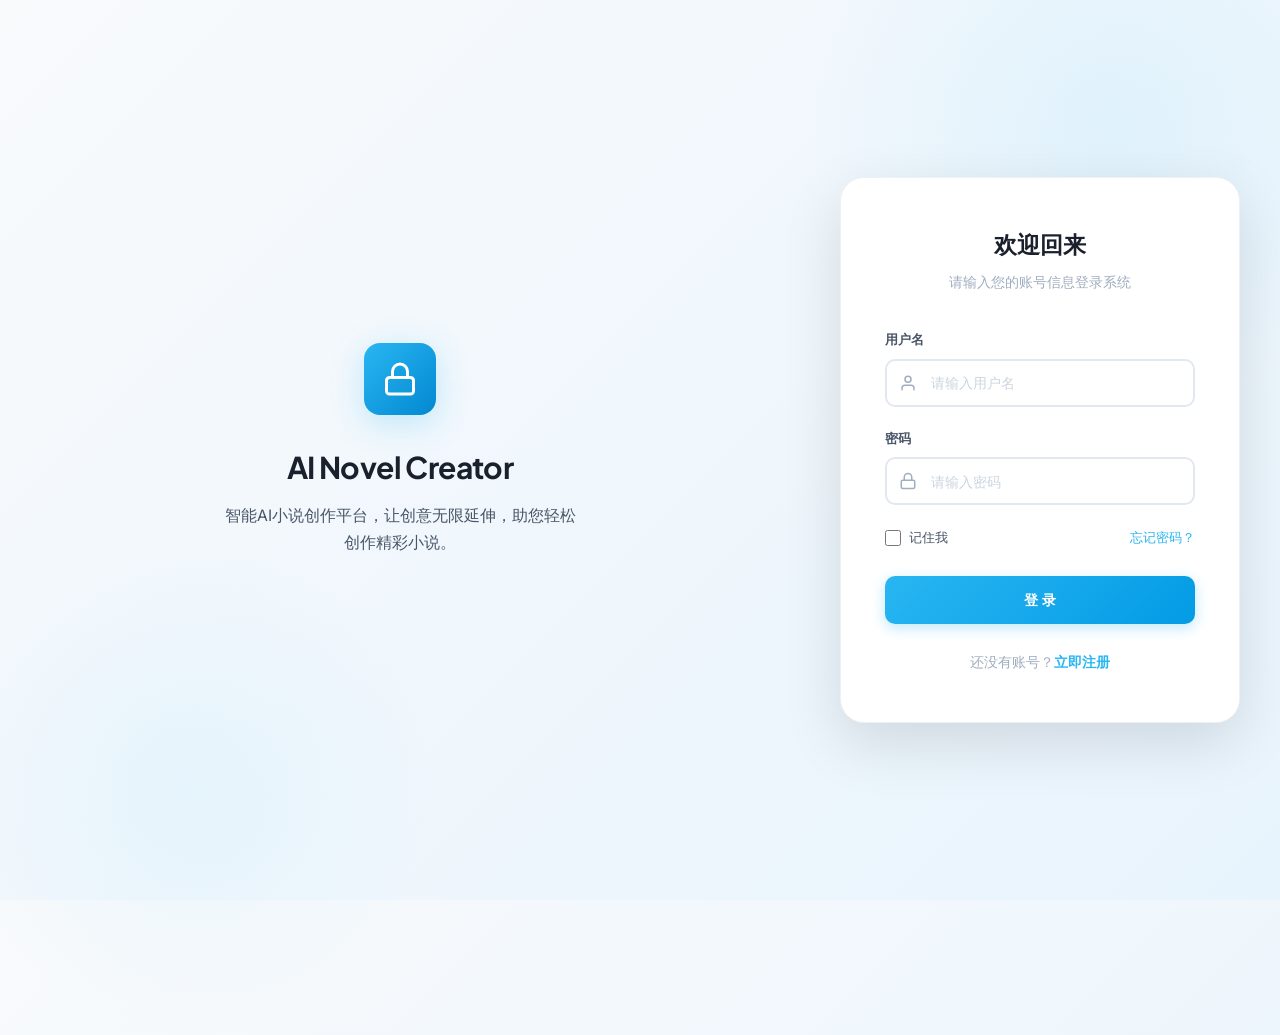
==== frontend/index.html @ 0c26323c "新增功能：用户注册、用户登录、用户认证等功能" ====
<!DOCTYPE html>
<html lang="zh-CN">
<head>
    <meta charset="UTF-8">
    <meta name="viewport" content="width=device-width, initial-scale=1.0">
    <title>AI Novel Creator - 登录</title>
    <link rel="preconnect" href="https://fonts.googleapis.com">
    <link rel="preconnect" href="https://fonts.gstatic.com" crossorigin>
    <link href="https://fonts.googleapis.com/css2?family=Inter:wght@400;500;600;700&family=Plus+Jakarta+Sans:wght@600;700;800&display=swap" rel="stylesheet">
    <link rel="stylesheet" href="css/style.css">
</head>
<body class="login-page">

    <!-- 左侧品牌区 -->
    <div class="login-brand">
        <div class="login-brand-icon">
            <svg viewBox="0 0 24 24" fill="none" stroke="currentColor" stroke-width="2" stroke-linecap="round" stroke-linejoin="round">
                <rect x="3" y="11" width="18" height="11" rx="2" ry="2"></rect>
                <path d="M7 11V7a5 5 0 0 1 10 0v4"></path>
            </svg>
        </div>
        <h1>AI Novel Creator</h1>
        <p>智能AI小说创作平台，让创意无限延伸，助您轻松创作精彩小说。</p>
    </div>

    <!-- 右侧登录面板 -->
    <div class="login-panel">
        <div class="login-card" id="loginCard">
            <div class="login-card-header">
                <h2>欢迎回来</h2>
                <span>请输入您的账号信息登录系统</span>
            </div>

            <form id="loginForm" novalidate>
                <!-- 用户名 -->
                <div class="form-group">
                    <label for="username">用户名</label>
                    <div class="input-wrapper">
                        <svg class="input-icon" viewBox="0 0 24 24" fill="none" stroke="currentColor" stroke-width="2" stroke-linecap="round" stroke-linejoin="round">
                            <path d="M20 21v-2a4 4 0 0 0-4-4H8a4 4 0 0 0-4 4v2"></path>
                            <circle cx="12" cy="7" r="4"></circle>
                        </svg>
                        <input
                            type="text"
                            id="username"
                            name="username"
                            placeholder="请输入用户名"
                            autocomplete="username"
                            required
                            minlength="2"
                            maxlength="50"
                        >
                    </div>
                </div>

                <!-- 密码 -->
                <div class="form-group">
                    <label for="password">密码</label>
                    <div class="input-wrapper">
                        <svg class="input-icon" viewBox="0 0 24 24" fill="none" stroke="currentColor" stroke-width="2" stroke-linecap="round" stroke-linejoin="round">
                            <rect x="3" y="11" width="18" height="11" rx="2" ry="2"></rect>
                            <path d="M7 11V7a5 5 0 0 1 10 0v4"></path>
                        </svg>
                        <input
                            type="password"
                            id="password"
                            name="password"
                            placeholder="请输入密码"
                            autocomplete="current-password"
                            required
                            minlength="6"
                        >
                    </div>
                </div>

                <!-- 记住我 / 忘记密码 -->
                <div class="form-options">
                    <label class="remember">
                        <input type="checkbox" id="rememberMe">
                        <span>记住我</span>
                    </label>
                    <a href="#" class="forgot" id="forgotPassword">忘记密码？</a>
                </div>

                <!-- 登录按钮 -->
                <button type="submit" class="btn btn-primary" id="loginBtn">
                    <span id="loginBtnText">登 录</span>
                    <span class="spinner hidden" id="loginSpinner"></span>
                </button>
            </form>

            <!-- 注册链接 -->
            <div class="login-card-footer">
                还没有账号？<a href="#" id="goRegister">立即注册</a>
            </div>
        </div>

        <!-- 注册卡片（默认隐藏） -->
        <div class="login-card hidden" id="registerCard">
            <div class="login-card-header">
                <h2>创建账号</h2>
                <span>注册一个新账号以使用系统</span>
            </div>

            <form id="registerForm" novalidate>
                <!-- 用户名 -->
                <div class="form-group">
                    <label for="regUsername">用户名</label>
                    <div class="input-wrapper">
                        <svg class="input-icon" viewBox="0 0 24 24" fill="none" stroke="currentColor" stroke-width="2" stroke-linecap="round" stroke-linejoin="round">
                            <path d="M20 21v-2a4 4 0 0 0-4-4H8a4 4 0 0 0-4 4v2"></path>
                            <circle cx="12" cy="7" r="4"></circle>
                        </svg>
                        <input
                            type="text"
                            id="regUsername"
                            name="regUsername"
                            placeholder="请输入用户名（字母数字下划线）"
                            autocomplete="username"
                            required
                            minlength="2"
                            maxlength="50"
                            pattern="[a-zA-Z0-9_]+"
                        >
                    </div>
                </div>

                <!-- 邮箱 -->
                <div class="form-group">
                    <label for="regEmail">邮箱</label>
                    <div class="input-wrapper">
                        <svg class="input-icon" viewBox="0 0 24 24" fill="none" stroke="currentColor" stroke-width="2" stroke-linecap="round" stroke-linejoin="round">
                            <path d="M4 4h16c1.1 0 2 .9 2 2v12c0 1.1-.9 2-2 2H4c-1.1 0-2-.9-2-2V6c0-1.1.9-2 2-2z"></path>
                            <polyline points="22,6 12,13 2,6"></polyline>
                        </svg>
                        <input
                            type="email"
                            id="regEmail"
                            name="regEmail"
                            placeholder="请输入邮箱（可选）"
                            autocomplete="email"
                        >
                    </div>
                </div>

                <!-- 手机号 -->
                <div class="form-group">
                    <label for="regPhone">手机号</label>
                    <div class="input-wrapper">
                        <svg class="input-icon" viewBox="0 0 24 24" fill="none" stroke="currentColor" stroke-width="2" stroke-linecap="round" stroke-linejoin="round">
                            <rect x="5" y="2" width="14" height="20" rx="2" ry="2"></rect>
                            <line x1="12" y1="18" x2="12.01" y2="18"></line>
                        </svg>
                        <input
                            type="text"
                            id="regPhone"
                            name="regPhone"
                            placeholder="请输入手机号（可选）"
                            autocomplete="tel"
                        >
                    </div>
                </div>

                <!-- 密码 -->
                <div class="form-group">
                    <label for="regPassword">密码</label>
                    <div class="input-wrapper">
                        <svg class="input-icon" viewBox="0 0 24 24" fill="none" stroke="currentColor" stroke-width="2" stroke-linecap="round" stroke-linejoin="round">
                            <rect x="3" y="11" width="18" height="11" rx="2" ry="2"></rect>
                            <path d="M7 11V7a5 5 0 0 1 10 0v4"></path>
                        </svg>
                        <input
                            type="password"
                            id="regPassword"
                            name="regPassword"
                            placeholder="请输入密码（至少6位）"
                            autocomplete="new-password"
                            required
                            minlength="6"
                        >
                    </div>
                </div>

                <!-- 确认密码 -->
                <div class="form-group">
                    <label for="regPasswordConfirm">确认密码</label>
                    <div class="input-wrapper">
                        <svg class="input-icon" viewBox="0 0 24 24" fill="none" stroke="currentColor" stroke-width="2" stroke-linecap="round" stroke-linejoin="round">
                            <rect x="3" y="11" width="18" height="11" rx="2" ry="2"></rect>
                            <path d="M7 11V7a5 5 0 0 1 10 0v4"></path>
                        </svg>
                        <input
                            type="password"
                            id="regPasswordConfirm"
                            name="regPasswordConfirm"
                            placeholder="请再次输入密码"
                            autocomplete="new-password"
                            required
                            minlength="6"
                        >
                    </div>
                </div>

                <!-- 注册按钮 -->
                <button type="submit" class="btn btn-primary" id="registerBtn">
                    <span id="registerBtnText">注 册</span>
                    <span class="spinner hidden" id="registerSpinner"></span>
                </button>
            </form>

            <!-- 返回登录 -->
            <div class="login-card-footer">
                已有账号？<a href="#" id="goLogin">返回登录</a>
            </div>
        </div>
    </div>

    <script src="js/api.js"></script>
    <script src="js/app.js"></script>
</body>
</html>
---- frontend/css/style.css ----
/* ============================================
   Auth System - 全局样式表
   设计方向: 现代企业级简约风格
   主色调: #29B6F2 / 白色 / 灰色系
   ============================================ */

/* ====================== CSS 变量 ====================== */
:root {
    /* 主色调 */
    --primary:          #29B6F2;
    --primary-hover:    #0288D1;
    --primary-light:    #BDE8FB;
    --primary-bg:       #E1F5FE;

    /* 中性色 */
    --bg-white:         #FFFFFF;
    --bg-page:          #F6F8FA;
    --bg-sidebar:       #FAFBFC;
    --bg-card:          #FFFFFF;
    --bg-hover:         #F0F4F8;

    /* 边框与分割线 */
    --border:           #E2E8F0;
    --border-light:     #EDF2F7;
    --divider:          #CBD5E0;

    /* 文字颜色 */
    --text-primary:     #1A202C;
    --text-secondary:   #4A5568;
    --text-muted:       #A0AEC0;
    --text-placeholder: #CBD5E0;

    /* 状态颜色 */
    --success:          #38A169;
    --success-bg:       #F0FFF4;
    --warning:          #DD6B20;
    --warning-bg:       #FFFAF0;
    --danger:           #E53E3E;
    --danger-bg:        #FFF5F5;
    --info:             #3182CE;
    --info-bg:          #EBF8FF;

    /* 阴影 */
    --shadow-sm:        0 1px 2px rgba(0,0,0,0.05);
    --shadow-md:        0 4px 6px rgba(0,0,0,0.07);
    --shadow-lg:        0 10px 40px rgba(0,0,0,0.10);
    --shadow-xl:        0 20px 60px rgba(0,0,0,0.12);

    /* 圆角 */
    --radius-sm:        6px;
    --radius-md:        10px;
    --radius-lg:        16px;
    --radius-xl:        24px;
    --radius-full:      9999px;

    /* 间距 */
    --sidebar-width:    260px;
    --navbar-height:    64px;

    /* 过渡 */
    --transition-fast:  0.15s cubic-bezier(0.4, 0, 0.2, 1);
    --transition:       0.25s cubic-bezier(0.4, 0, 0.2, 1);
    --transition-slow:  0.35s cubic-bezier(0.4, 0, 0.2, 1);

    /* 字体 */
    --font-display:     'Plus Jakarta Sans', 'PingFang SC', 'Microsoft YaHei', sans-serif;
    --font-body:        'Inter', 'PingFang SC', 'Microsoft YaHei', sans-serif;
    --font-mono:        'JetBrains Mono', 'Cascadia Code', 'Consolas', monospace;
}

/* ====================== 全局重置 ====================== */
*, *::before, *::after {
    margin: 0;
    padding: 0;
    box-sizing: border-box;
}

html {
    font-size: 15px;
    -webkit-font-smoothing: antialiased;
    -moz-osx-font-smoothing: grayscale;
}

body {
    font-family: var(--font-body);
    color: var(--text-primary);
    background: var(--bg-page);
    line-height: 1.6;
    min-height: 100vh;
}

a {
    color: var(--primary);
    text-decoration: none;
    transition: color var(--transition-fast);
}

a:hover {
    color: var(--primary-hover);
}

/* ====================== 登录页面 ====================== */
.login-page {
    display: flex;
    min-height: 100vh;
    background: linear-gradient(135deg, #F8FAFC 0%, #E8F4FD 100%);
    position: relative;
    overflow: hidden;
}

/* 背景装饰 */
.login-page::before {
    content: '';
    position: absolute;
    top: -20%;
    right: -10%;
    width: 600px;
    height: 600px;
    background: radial-gradient(circle, rgba(41,182,242,0.08) 0%, transparent 70%);
    border-radius: 50%;
    pointer-events: none;
}

.login-page::after {
    content: '';
    position: absolute;
    bottom: -15%;
    left: -5%;
    width: 500px;
    height: 500px;
    background: radial-gradient(circle, rgba(41,182,242,0.06) 0%, transparent 70%);
    border-radius: 50%;
    pointer-events: none;
}

/* 左侧品牌区 */
.login-brand {
    flex: 1;
    display: flex;
    flex-direction: column;
    justify-content: center;
    align-items: center;
    padding: 60px;
    position: relative;
    z-index: 1;
}

.login-brand-icon {
    width: 72px;
    height: 72px;
    background: linear-gradient(135deg, var(--primary) 0%, var(--primary-hover) 100%);
    border-radius: var(--radius-lg);
    display: flex;
    align-items: center;
    justify-content: center;
    margin-bottom: 28px;
    box-shadow: 0 8px 32px rgba(41,182,242,0.25);
}

.login-brand-icon svg {
    width: 36px;
    height: 36px;
    color: white;
}

.login-brand h1 {
    font-family: var(--font-display);
    font-size: 2rem;
    font-weight: 700;
    color: var(--text-primary);
    margin-bottom: 12px;
    letter-spacing: -0.02em;
}

.login-brand p {
    font-size: 1.05rem;
    color: var(--text-secondary);
    text-align: center;
    max-width: 360px;
    line-height: 1.7;
}

/* 右侧登录卡片 */
.login-panel {
    flex: 0 0 480px;
    display: flex;
    align-items: center;
    justify-content: center;
    position: relative;
    z-index: 1;
    padding: 40px;
}

.login-card {
    width: 100%;
    max-width: 420px;
    background: var(--bg-card);
    border-radius: var(--radius-xl);
    padding: 48px 44px;
    box-shadow: var(--shadow-xl);
    border: 1px solid var(--border-light);
}

.login-card-header {
    text-align: center;
    margin-bottom: 36px;
}

.login-card-header h2 {
    font-family: var(--font-display);
    font-size: 1.5rem;
    font-weight: 700;
    color: var(--text-primary);
    margin-bottom: 8px;
}

.login-card-header span {
    font-size: 0.9rem;
    color: var(--text-muted);
}

/* 表单样式 */
.form-group {
    margin-bottom: 22px;
    position: relative;
}

.form-group label {
    display: block;
    font-size: 0.85rem;
    font-weight: 600;
    color: var(--text-secondary);
    margin-bottom: 8px;
    letter-spacing: 0.01em;
}

.form-group .input-wrapper {
    position: relative;
    display: flex;
    align-items: center;
}

.form-group .input-icon {
    position: absolute;
    left: 14px;
    width: 18px;
    height: 18px;
    color: var(--text-muted);
    pointer-events: none;
    transition: color var(--transition-fast);
}

.form-group input {
    width: 100%;
    height: 48px;
    padding: 0 16px 0 44px;
    border: 2px solid var(--border);
    border-radius: var(--radius-md);
    font-size: 0.95rem;
    font-family: var(--font-body);
    color: var(--text-primary);
    background: var(--bg-white);
    transition: all var(--transition-fast);
    outline: none;
}

.form-group input:focus {
    border-color: var(--primary);
    box-shadow: 0 0 0 3px rgba(41,182,242,0.15);
}

.form-group input:focus + .input-icon,
.form-group input:focus ~ .input-icon {
    color: var(--primary);
}

.form-group input::placeholder {
    color: var(--text-placeholder);
}

/* 记住我 + 忘记密码行 */
.form-options {
    display: flex;
    justify-content: space-between;
    align-items: center;
    margin-bottom: 28px;
}

.form-options .remember {
    display: flex;
    align-items: center;
    gap: 8px;
    font-size: 0.88rem;
    color: var(--text-secondary);
    cursor: pointer;
}

.form-options .remember input[type="checkbox"] {
    width: 16px;
    height: 16px;
    accent-color: var(--primary);
    cursor: pointer;
}

.form-options .forgot {
    font-size: 0.88rem;
    font-weight: 500;
    color: var(--primary);
}

.form-options .forgot:hover {
    color: var(--primary-hover);
    text-decoration: underline;
}

/* 登录按钮 */
.btn {
    display: inline-flex;
    align-items: center;
    justify-content: center;
    gap: 8px;
    height: 48px;
    padding: 0 24px;
    border: none;
    border-radius: var(--radius-md);
    font-size: 0.95rem;
    font-weight: 600;
    font-family: var(--font-body);
    cursor: pointer;
    transition: all var(--transition-fast);
    letter-spacing: 0.01em;
    white-space: nowrap;
}

.btn-primary {
    width: 100%;
    background: linear-gradient(135deg, var(--primary) 0%, #039BE5 100%);
    color: #FFFFFF;
    box-shadow: 0 4px 14px rgba(41,182,242,0.3);
}

.btn-primary:hover {
    background: linear-gradient(135deg, #039BE5 0%, var(--primary-hover) 100%);
    box-shadow: 0 6px 20px rgba(41,182,242,0.4);
    transform: translateY(-1px);
}

.btn-primary:active {
    transform: translateY(0);
}

.btn-primary:disabled {
    opacity: 0.6;
    cursor: not-allowed;
    transform: none;
    box-shadow: none;
}

.btn-sm {
    height: 36px;
    padding: 0 16px;
    font-size: 0.85rem;
}

.btn-danger {
    background: var(--danger);
    color: #FFFFFF;
}

.btn-danger:hover {
    background: #C53030;
}

.btn-outline {
    background: transparent;
    color: var(--text-secondary);
    border: 1.5px solid var(--border);
}

.btn-outline:hover {
    background: var(--bg-hover);
    border-color: var(--divider);
}

/* 注册链接 */
.login-card-footer {
    text-align: center;
    margin-top: 28px;
    font-size: 0.9rem;
    color: var(--text-muted);
}

.login-card-footer a {
    font-weight: 600;
    color: var(--primary);
}

/* 消息提示 */
.toast {
    position: fixed;
    top: 24px;
    right: 24px;
    padding: 14px 22px;
    border-radius: var(--radius-md);
    font-size: 0.9rem;
    font-weight: 500;
    z-index: 9999;
    animation: slideInRight 0.3s ease;
    box-shadow: var(--shadow-lg);
    max-width: 400px;
}

.toast-success {
    background: var(--success);
    color: #FFFFFF;
}

.toast-error {
    background: var(--danger);
    color: #FFFFFF;
}

.toast-warning {
    background: var(--warning);
    color: #FFFFFF;
}

@keyframes slideInRight {
    from { transform: translateX(100%); opacity: 0; }
    to   { transform: translateX(0); opacity: 1; }
}

/* Spinner */
.spinner {
    width: 20px;
    height: 20px;
    border: 2.5px solid rgba(255,255,255,0.3);
    border-top-color: #FFFFFF;
    border-radius: 50%;
    animation: spin 0.6s linear infinite;
}

@keyframes spin {
    to { transform: rotate(360deg); }
}

/* ====================== 仪表盘布局 ====================== */
.dashboard {
    display: flex;
    min-height: 100vh;
    background: var(--bg-page);
}

/* 顶部导航栏 */
.navbar {
    position: fixed;
    top: 0;
    left: 0;
    right: 0;
    height: var(--navbar-height);
    background: var(--bg-white);
    border-bottom: 1px solid var(--border);
    display: flex;
    align-items: center;
    justify-content: space-between;
    padding: 0 28px;
    z-index: 100;
    box-shadow: var(--shadow-sm);
}

.navbar-brand {
    display: flex;
    align-items: center;
    gap: 12px;
}

.navbar-brand .brand-icon {
    width: 38px;
    height: 38px;
    background: linear-gradient(135deg, var(--primary) 0%, var(--primary-hover) 100%);
    border-radius: var(--radius-sm);
    display: flex;
    align-items: center;
    justify-content: center;
}

.navbar-brand .brand-icon svg {
    width: 20px;
    height: 20px;
    color: white;
}

.navbar-brand h1 {
    font-family: var(--font-display);
    font-size: 1.1rem;
    font-weight: 700;
    color: var(--text-primary);
    letter-spacing: -0.01em;
}

.navbar-actions {
    display: flex;
    align-items: center;
    gap: 16px;
}

.navbar-user {
    display: flex;
    align-items: center;
    gap: 10px;
    padding: 6px 14px;
    border-radius: var(--radius-full);
    cursor: pointer;
    transition: background var(--transition-fast);
}

.navbar-user:hover {
    background: var(--bg-hover);
}

.navbar-user .avatar {
    width: 34px;
    height: 34px;
    border-radius: 50%;
    background: linear-gradient(135deg, var(--primary) 0%, var(--primary-hover) 100%);
    display: flex;
    align-items: center;
    justify-content: center;
    color: white;
    font-weight: 700;
    font-size: 0.9rem;
}

.navbar-user .user-info {
    display: flex;
    flex-direction: column;
}

.navbar-user .user-name {
    font-size: 0.85rem;
    font-weight: 600;
    color: var(--text-primary);
    line-height: 1.2;
}

.navbar-user .user-role {
    font-size: 0.75rem;
    color: var(--text-muted);
    line-height: 1.2;
}

.navbar-divider {
    width: 1px;
    height: 24px;
    background: var(--border);
}

.btn-logout {
    display: inline-flex;
    align-items: center;
    gap: 6px;
    padding: 8px 16px;
    border: 1.5px solid var(--border);
    border-radius: var(--radius-sm);
    background: transparent;
    color: var(--text-secondary);
    font-size: 0.85rem;
    font-weight: 500;
    font-family: var(--font-body);
    cursor: pointer;
    transition: all var(--transition-fast);
}

.btn-logout:hover {
    background: var(--danger-bg);
    border-color: var(--danger);
    color: var(--danger);
}

/* 左侧边栏 */
.sidebar {
    position: fixed;
    top: var(--navbar-height);
    left: 0;
    bottom: 0;
    width: var(--sidebar-width);
    background: var(--bg-sidebar);
    border-right: 1px solid var(--border);
    overflow-y: auto;
    padding: 20px 14px;
    z-index: 90;
}

.sidebar-section {
    margin-bottom: 8px;
}

.sidebar-section-title {
    font-size: 0.72rem;
    font-weight: 700;
    text-transform: uppercase;
    letter-spacing: 0.08em;
    color: var(--text-muted);
    padding: 6px 12px;
    margin-bottom: 4px;
}

.sidebar-nav {
    list-style: none;
}

.sidebar-nav-item {
    margin-bottom: 2px;
}

.sidebar-nav-link {
    display: flex;
    align-items: center;
    gap: 10px;
    padding: 10px 14px;
    border-radius: var(--radius-sm);
    font-size: 0.9rem;
    font-weight: 500;
    color: var(--text-secondary);
    transition: all var(--transition-fast);
    cursor: pointer;
    text-decoration: none;
}

.sidebar-nav-link:hover {
    background: var(--bg-hover);
    color: var(--text-primary);
}

.sidebar-nav-link.active {
    background: linear-gradient(135deg, var(--primary) 0%, #039BE5 100%);
    color: #FFFFFF;
    box-shadow: 0 2px 10px rgba(41,182,242,0.3);
}

.sidebar-nav-link svg {
    width: 18px;
    height: 18px;
    flex-shrink: 0;
}

.sidebar-badge {
    margin-left: auto;
    padding: 2px 8px;
    background: var(--primary-light);
    color: var(--primary-hover);
    border-radius: var(--radius-full);
    font-size: 0.7rem;
    font-weight: 700;
}

.sidebar-nav-link.active .sidebar-badge {
    background: rgba(255,255,255,0.25);
    color: #FFFFFF;
}

/* 主内容区 */
.main-content {
    margin-left: var(--sidebar-width);
    margin-top: var(--navbar-height);
    padding: 32px;
    flex: 1;
    min-height: calc(100vh - var(--navbar-height));
}

/* 页面标题区 */
.page-header {
    margin-bottom: 28px;
}

.page-header h2 {
    font-family: var(--font-display);
    font-size: 1.5rem;
    font-weight: 700;
    color: var(--text-primary);
    margin-bottom: 4px;
}

.page-header p {
    font-size: 0.9rem;
    color: var(--text-muted);
}

/* 统计卡片 */
.stats-row {
    display: grid;
    grid-template-columns: repeat(4, 1fr);
    gap: 20px;
    margin-bottom: 28px;
}

.stat-card {
    background: var(--bg-card);
    border-radius: var(--radius-lg);
    padding: 24px;
    border: 1px solid var(--border-light);
    box-shadow: var(--shadow-sm);
    transition: all var(--transition);
}

.stat-card:hover {
    box-shadow: var(--shadow-md);
    transform: translateY(-2px);
}

.stat-card-header {
    display: flex;
    justify-content: space-between;
    align-items: flex-start;
    margin-bottom: 12px;
}

.stat-card-label {
    font-size: 0.85rem;
    color: var(--text-muted);
    font-weight: 500;
}

.stat-card-icon {
    width: 40px;
    height: 40px;
    border-radius: var(--radius-sm);
    display: flex;
    align-items: center;
    justify-content: center;
}

.stat-card-icon.blue  { background: var(--primary-bg); color: var(--primary); }
.stat-card-icon.green { background: var(--success-bg); color: var(--success); }
.stat-card-icon.orange { background: var(--warning-bg); color: var(--warning); }
.stat-card-icon.red   { background: var(--danger-bg); color: var(--danger); }

.stat-card-icon svg {
    width: 20px;
    height: 20px;
}

.stat-card-value {
    font-family: var(--font-display);
    font-size: 1.8rem;
    font-weight: 700;
    color: var(--text-primary);
    line-height: 1;
}

.stat-card-change {
    font-size: 0.8rem;
    margin-top: 6px;
    color: var(--text-muted);
}

.stat-card-change .up   { color: var(--success); font-weight: 600; }
.stat-card-change .down { color: var(--danger); font-weight: 600; }

/* 内容卡片 */
.content-card {
    background: var(--bg-card);
    border-radius: var(--radius-lg);
    border: 1px solid var(--border-light);
    box-shadow: var(--shadow-sm);
    overflow: hidden;
}

.content-card-header {
    display: flex;
    justify-content: space-between;
    align-items: center;
    padding: 20px 24px;
    border-bottom: 1px solid var(--border-light);
}

.content-card-header h3 {
    font-family: var(--font-display);
    font-size: 1.05rem;
    font-weight: 600;
    color: var(--text-primary);
}

.content-card-body {
    padding: 24px;
}

/* 工具栏 */
.toolbar {
    display: flex;
    gap: 12px;
    margin-bottom: 20px;
}

.search-box {
    position: relative;
    flex: 1;
    max-width: 320px;
}

.search-box input {
    width: 100%;
    height: 40px;
    padding: 0 16px 0 40px;
    border: 1.5px solid var(--border);
    border-radius: var(--radius-sm);
    font-size: 0.88rem;
    background: var(--bg-white);
    transition: all var(--transition-fast);
    outline: none;
}

.search-box input:focus {
    border-color: var(--primary);
    box-shadow: 0 0 0 3px rgba(41,182,242,0.12);
}

.search-box svg {
    position: absolute;
    left: 12px;
    top: 50%;
    transform: translateY(-50%);
    width: 18px;
    height: 18px;
    color: var(--text-muted);
}

/* 表格 */
.table-wrapper {
    overflow-x: auto;
}

table {
    width: 100%;
    border-collapse: collapse;
    font-size: 0.88rem;
}

table thead th {
    text-align: left;
    padding: 12px 16px;
    font-weight: 600;
    font-size: 0.8rem;
    text-transform: uppercase;
    letter-spacing: 0.05em;
    color: var(--text-muted);
    border-bottom: 2px solid var(--border);
    background: var(--bg-page);
    white-space: nowrap;
}

table tbody td {
    padding: 14px 16px;
    border-bottom: 1px solid var(--border-light);
    color: var(--text-primary);
    vertical-align: middle;
}

table tbody tr {
    transition: background var(--transition-fast);
}

table tbody tr:hover {
    background: var(--bg-hover);
}

table tbody tr:last-child td {
    border-bottom: none;
}

/* 状态标签 */
.status-badge {
    display: inline-flex;
    align-items: center;
    gap: 5px;
    padding: 3px 10px;
    border-radius: var(--radius-full);
    font-size: 0.78rem;
    font-weight: 600;
}

.status-badge.active {
    background: var(--success-bg);
    color: var(--success);
}

.status-badge.disabled {
    background: var(--danger-bg);
    color: var(--danger);
}

.status-dot {
    width: 7px;
    height: 7px;
    border-radius: 50%;
    display: inline-block;
}

.status-dot.active   { background: var(--success); }
.status-dot.disabled { background: var(--danger); }

/* 角色标签 */
.role-badge {
    display: inline-flex;
    padding: 3px 10px;
    border-radius: var(--radius-full);
    font-size: 0.78rem;
    font-weight: 600;
}

.role-badge.admin {
    background: var(--primary-bg);
    color: var(--primary-hover);
}

.role-badge.user {
    background: var(--bg-hover);
    color: var(--text-secondary);
}

/* 操作按钮 */
.action-btns {
    display: flex;
    gap: 8px;
}

.btn-icon {
    width: 34px;
    height: 34px;
    border-radius: var(--radius-sm);
    border: 1px solid var(--border);
    background: var(--bg-white);
    display: flex;
    align-items: center;
    justify-content: center;
    cursor: pointer;
    transition: all var(--transition-fast);
    color: var(--text-secondary);
}

.btn-icon:hover {
    background: var(--bg-hover);
    color: var(--text-primary);
}

.btn-icon.edit:hover {
    border-color: var(--primary);
    color: var(--primary);
    background: var(--primary-bg);
}

.btn-icon.delete:hover {
    border-color: var(--danger);
    color: var(--danger);
    background: var(--danger-bg);
}

.btn-icon svg {
    width: 16px;
    height: 16px;
}

/* 分页 */
.pagination {
    display: flex;
    justify-content: space-between;
    align-items: center;
    padding: 16px 0 0;
}

.pagination-info {
    font-size: 0.85rem;
    color: var(--text-muted);
}

.pagination-btns {
    display: flex;
    gap: 6px;
}

.pagination-btns button {
    width: 36px;
    height: 36px;
    border: 1px solid var(--border);
    border-radius: var(--radius-sm);
    background: var(--bg-white);
    color: var(--text-secondary);
    font-weight: 500;
    cursor: pointer;
    transition: all var(--transition-fast);
    display: flex;
    align-items: center;
    justify-content: center;
}

.pagination-btns button:hover:not(:disabled) {
    border-color: var(--primary);
    color: var(--primary);
}

.pagination-btns button.active {
    background: var(--primary);
    border-color: var(--primary);
    color: #FFFFFF;
}

.pagination-btns button:disabled {
    opacity: 0.4;
    cursor: not-allowed;
}

/* 模态框 */
.modal-overlay {
    position: fixed;
    inset: 0;
    background: rgba(0,0,0,0.4);
    backdrop-filter: blur(4px);
    display: flex;
    align-items: center;
    justify-content: center;
    z-index: 200;
    animation: fadeIn 0.2s ease;
}

@keyframes fadeIn {
    from { opacity: 0; }
    to   { opacity: 1; }
}

.modal {
    background: var(--bg-card);
    border-radius: var(--radius-xl);
    box-shadow: var(--shadow-xl);
    width: 90%;
    max-width: 480px;
    max-height: 90vh;
    overflow-y: auto;
    animation: scaleIn 0.25s ease;
}

@keyframes scaleIn {
    from { transform: scale(0.95); opacity: 0; }
    to   { transform: scale(1); opacity: 1; }
}

.modal-header {
    display: flex;
    justify-content: space-between;
    align-items: center;
    padding: 24px 28px 0;
}

.modal-header h3 {
    font-family: var(--font-display);
    font-size: 1.15rem;
    font-weight: 700;
}

.modal-close {
    width: 32px;
    height: 32px;
    border-radius: var(--radius-sm);
    border: none;
    background: var(--bg-hover);
    cursor: pointer;
    display: flex;
    align-items: center;
    justify-content: center;
    color: var(--text-muted);
    transition: all var(--transition-fast);
}

.modal-close:hover {
    background: var(--danger-bg);
    color: var(--danger);
}

.modal-body {
    padding: 24px 28px;
}

.modal-footer {
    padding: 0 28px 24px;
    display: flex;
    gap: 12px;
    justify-content: flex-end;
}

/* 隐藏类 */
.hidden {
    display: none !important;
}

/* 空状态 */
.empty-state {
    text-align: center;
    padding: 60px 20px;
    color: var(--text-muted);
}

.empty-state svg {
    width: 64px;
    height: 64px;
    margin-bottom: 16px;
    opacity: 0.4;
}

.empty-state p {
    font-size: 0.95rem;
}

/* 加载中 */
.loading-row td {
    text-align: center;
    padding: 40px !important;
    color: var(--text-muted);
}

/* 响应式 */
@media (max-width: 1200px) {
    .stats-row {
        grid-template-columns: repeat(2, 1fr);
    }
}

@media (max-width: 900px) {
    .login-page {
        flex-direction: column;
    }
    .login-brand {
        flex: 0;
        padding: 40px 20px;
    }
    .login-panel {
        flex: 0 0 auto;
    }
    .sidebar {
        display: none;
    }
    .main-content {
        margin-left: 0;
    }
    .stats-row {
        grid-template-columns: 1fr;
    }
}
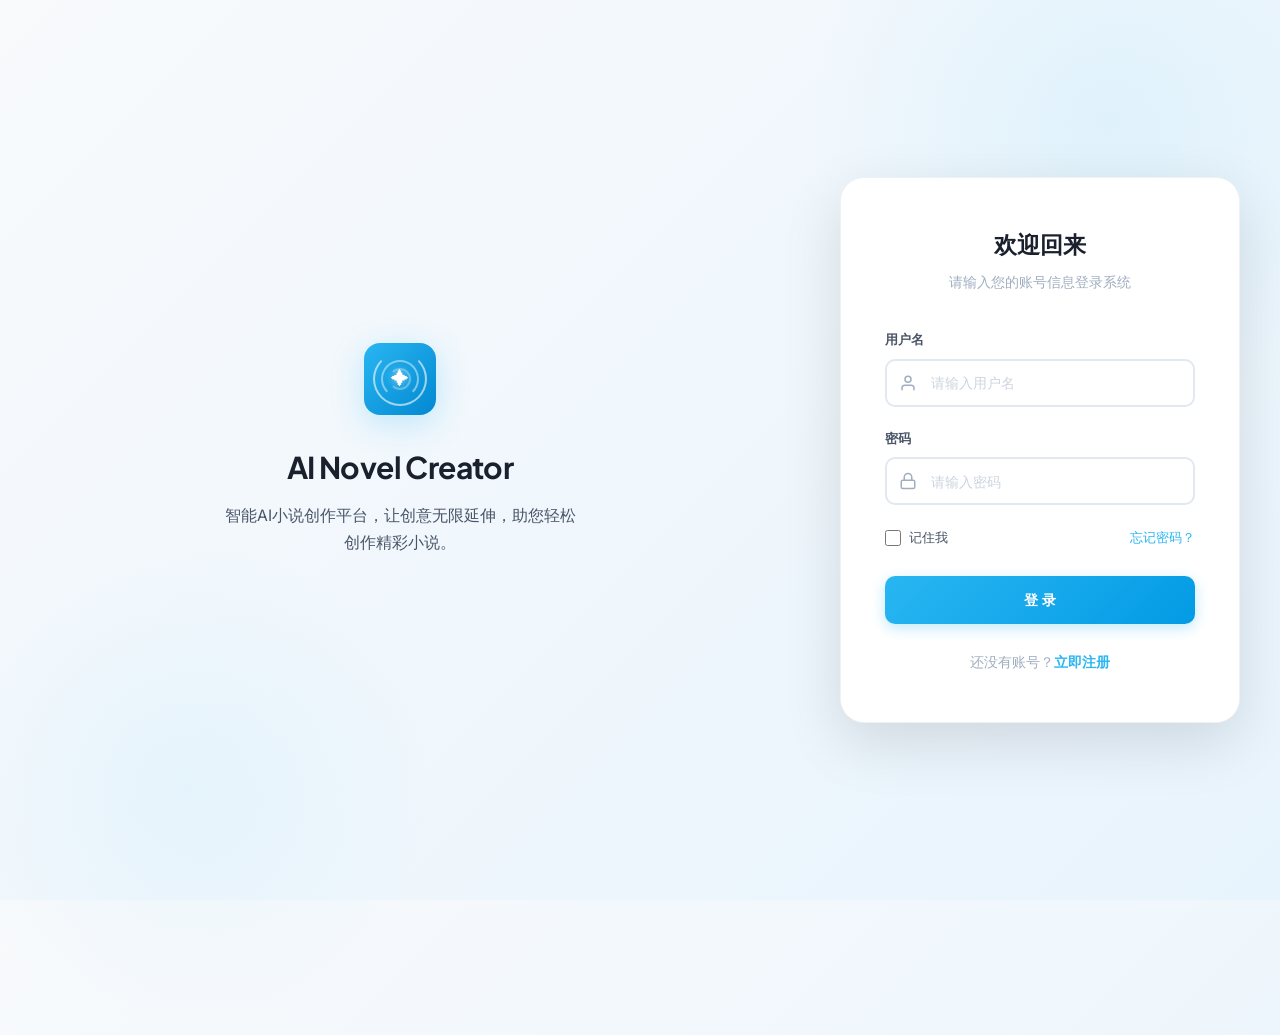
==== commit cfad5c6d: "前端新增加新建作品功能" ====
--- a/frontend/index.html
+++ b/frontend/index.html
@@ -13,11 +13,11 @@
 
     <!-- 左侧品牌区 -->
     <div class="login-brand">
-        <div class="login-brand-icon">
-            <svg viewBox="0 0 24 24" fill="none" stroke="currentColor" stroke-width="2" stroke-linecap="round" stroke-linejoin="round">
-                <rect x="3" y="11" width="18" height="11" rx="2" ry="2"></rect>
-                <path d="M7 11V7a5 5 0 0 1 10 0v4"></path>
-            </svg>
+        <div class="login-brand-icon creative-flow-icon">
+            <div class="flow-ring flow-ring-1"></div>
+            <div class="flow-ring flow-ring-2"></div>
+            <div class="flow-ring flow-ring-3"></div>
+            <div class="flow-center">✦</div>
         </div>
         <h1>AI Novel Creator</h1>
         <p>智能AI小说创作平台，让创意无限延伸，助您轻松创作精彩小说。</p>
--- a/frontend/css/style.css
+++ b/frontend/css/style.css
@@ -161,6 +161,72 @@
     width: 36px;
     height: 36px;
     color: white;
+}
+
+/* 创意流动图标 */
+.creative-flow-icon {
+    position: relative;
+    overflow: hidden;
+}
+
+.flow-ring {
+    position: absolute;
+    border-radius: 50%;
+    border: 2px solid;
+}
+
+.flow-ring-1 {
+    width: 54px;
+    height: 54px;
+    border-color: rgba(255,255,255,0.6);
+    border-top-color: transparent;
+    animation: flowRotate1 4s linear infinite;
+}
+
+.flow-ring-2 {
+    width: 38px;
+    height: 38px;
+    top: 50%;
+    left: 50%;
+    transform: translate(-50%, -50%);
+    border-color: rgba(255,255,255,0.45);
+    border-bottom-color: transparent;
+    animation: flowRotate2 6s linear infinite reverse;
+}
+
+.flow-ring-3 {
+    width: 22px;
+    height: 22px;
+    top: 50%;
+    left: 50%;
+    transform: translate(-50%, -50%);
+    border-color: rgba(255,255,255,0.3);
+    border-left-color: transparent;
+    animation: flowRotate3 8s linear infinite;
+}
+
+.flow-center {
+    position: relative;
+    z-index: 1;
+    color: white;
+    font-size: 18px;
+    line-height: 1;
+    text-shadow: 0 0 8px rgba(255,255,255,0.5);
+}
+
+@keyframes flowRotate1 {
+    from { transform: rotate(0deg); }
+    to { transform: rotate(360deg); }
+}
+
+@keyframes flowRotate2 {
+    from { transform: translate(-50%, -50%) rotate(0deg); }
+    to { transform: translate(-50%, -50%) rotate(360deg); }
+}
+
+@keyframes flowRotate3 {
+    from { transform: translate(-50%, -50%) rotate(0deg); }
+    to { transform: translate(-50%, -50%) rotate(360deg); }
 }
 
 .login-brand h1 {
@@ -490,6 +556,57 @@
     color: white;
 }
 
+/* 导航栏小型创意流动图标 */
+.creative-flow-icon-sm {
+    position: relative;
+    overflow: hidden;
+}
+
+.creative-flow-icon-sm .flow-ring {
+    position: absolute;
+    border-radius: 50%;
+    border: 1.5px solid;
+}
+
+.creative-flow-icon-sm .flow-ring-1 {
+    width: 28px;
+    height: 28px;
+    border-color: rgba(255,255,255,0.6);
+    border-top-color: transparent;
+    animation: flowRotate1 4s linear infinite;
+}
+
+.creative-flow-icon-sm .flow-ring-2 {
+    width: 20px;
+    height: 20px;
+    top: 50%;
+    left: 50%;
+    transform: translate(-50%, -50%);
+    border-color: rgba(255,255,255,0.45);
+    border-bottom-color: transparent;
+    animation: flowRotate2 6s linear infinite reverse;
+}
+
+.creative-flow-icon-sm .flow-ring-3 {
+    width: 12px;
+    height: 12px;
+    top: 50%;
+    left: 50%;
+    transform: translate(-50%, -50%);
+    border-color: rgba(255,255,255,0.3);
+    border-left-color: transparent;
+    animation: flowRotate3 8s linear infinite;
+}
+
+.creative-flow-icon-sm .flow-center {
+    position: relative;
+    z-index: 1;
+    color: white;
+    font-size: 10px;
+    line-height: 1;
+    text-shadow: 0 0 4px rgba(255,255,255,0.5);
+}
+
 .navbar-brand h1 {
     font-family: var(--font-display);
     font-size: 1.1rem;
@@ -734,6 +851,7 @@
 .stat-card-icon.green { background: var(--success-bg); color: var(--success); }
 .stat-card-icon.orange { background: var(--warning-bg); color: var(--warning); }
 .stat-card-icon.red   { background: var(--danger-bg); color: var(--danger); }
+.stat-card-icon.purple { background: var(--info-bg); color: var(--info); }
 
 .stat-card-icon svg {
     width: 20px;
@@ -1144,3 +1262,1251 @@
         grid-template-columns: 1fr;
     }
 }
+/* ====================== 创作页面 ====================== */
+
+/* Tab 切换栏 */
+.create-tabs {
+    display: flex;
+    gap: 4px;
+    margin-bottom: 24px;
+    background: var(--bg-card);
+    border: 1px solid var(--border-light);
+    border-radius: var(--radius-md);
+    padding: 5px;
+    box-shadow: var(--shadow-sm);
+}
+
+.create-tab {
+    display: flex;
+    align-items: center;
+    gap: 8px;
+    padding: 10px 20px;
+    border: none;
+    border-radius: var(--radius-sm);
+    background: transparent;
+    font-size: 0.9rem;
+    font-weight: 600;
+    font-family: var(--font-body);
+    color: var(--text-secondary);
+    cursor: pointer;
+    transition: all var(--transition-fast);
+    white-space: nowrap;
+}
+
+.create-tab svg {
+    width: 18px;
+    height: 18px;
+    flex-shrink: 0;
+}
+
+.create-tab:hover {
+    background: var(--bg-hover);
+    color: var(--text-primary);
+}
+
+.create-tab.active {
+    background: linear-gradient(135deg, var(--primary) 0%, #039BE5 100%);
+    color: #FFFFFF;
+    box-shadow: 0 2px 10px rgba(41,182,242,0.3);
+}
+
+/* 创作面板 */
+.create-panel {
+    display: none;
+}
+
+.create-panel.active {
+    display: block;
+    animation: fadeInUp 0.3s ease;
+}
+
+@keyframes fadeInUp {
+    from { opacity: 0; transform: translateY(10px); }
+    to   { opacity: 1; transform: translateY(0); }
+}
+
+/* 新建作品表单 */
+.create-form {
+    background: var(--bg-card);
+    border-radius: var(--radius-lg);
+    border: 1px solid var(--border-light);
+    box-shadow: var(--shadow-sm);
+    padding: 32px;
+}
+
+/* 表单行布局 */
+.form-row {
+    display: flex;
+    gap: 20px;
+    margin-bottom: 0;
+}
+
+.form-row-2col {
+    gap: 24px;
+}
+
+.form-group-lg { flex: 3; }
+.form-group-md { flex: 1; }
+
+.form-row-2col .form-group { flex: 1; }
+
+/* 表单组间距 */
+.create-form .form-group {
+    margin-bottom: 24px;
+}
+
+.create-form .form-row .form-group {
+    margin-bottom: 0;
+}
+
+/* 标签图标 */
+.label-icon {
+    display: inline-flex;
+    align-items: center;
+    vertical-align: middle;
+    margin-right: 6px;
+}
+
+.label-icon svg {
+    width: 16px;
+    height: 16px;
+    color: var(--primary);
+}
+
+/* 必填标记 */
+.required {
+    color: var(--danger);
+    margin-left: 2px;
+    font-weight: 700;
+}
+
+/* 字数统计 */
+.char-count {
+    display: block;
+    text-align: right;
+    font-size: 0.75rem;
+    color: var(--text-muted);
+    margin-top: 4px;
+}
+
+/* 输入框增强 - 无图标模式 */
+.create-form .form-group input[type="text"],
+.create-form .form-group select {
+    width: 100%;
+    height: 46px;
+    padding: 0 16px;
+    border: 1.5px solid var(--border);
+    border-radius: var(--radius-md);
+    font-size: 0.92rem;
+    font-family: var(--font-body);
+    color: var(--text-primary);
+    background: var(--bg-white);
+    transition: all var(--transition-fast);
+    outline: none;
+}
+
+.create-form .form-group input[type="text"]:focus,
+.create-form .form-group select:focus,
+.create-form .form-group textarea:focus {
+    border-color: var(--primary);
+    box-shadow: 0 0 0 3px rgba(41,182,242,0.12);
+}
+
+.create-form .form-group select {
+    cursor: pointer;
+    appearance: none;
+    background-image: url("data:image/svg+xml,%3Csvg xmlns='http://www.w3.org/2000/svg' width='16' height='16' viewBox='0 0 24 24' fill='none' stroke='%23A0AEC0' stroke-width='2' stroke-linecap='round' stroke-linejoin='round'%3E%3Cpolyline points='6 9 12 15 18 9'%3E%3C/polyline%3E%3C/svg%3E");
+    background-repeat: no-repeat;
+    background-position: right 14px center;
+    padding-right: 40px;
+}
+
+/* Textarea */
+.create-form .form-group textarea {
+    width: 100%;
+    padding: 12px 16px;
+    border: 1.5px solid var(--border);
+    border-radius: var(--radius-md);
+    font-size: 0.92rem;
+    font-family: var(--font-body);
+    color: var(--text-primary);
+    background: var(--bg-white);
+    transition: all var(--transition-fast);
+    outline: none;
+    resize: vertical;
+    min-height: 100px;
+    line-height: 1.7;
+}
+
+.create-form .form-group textarea::placeholder,
+.create-form .form-group input[type="text"]::placeholder,
+.create-form .form-group select {
+    color: var(--text-placeholder);
+}
+
+/* 角色列表 */
+.character-list {
+    display: flex;
+    flex-direction: column;
+    gap: 10px;
+}
+
+.character-row {
+    display: flex;
+    gap: 10px;
+    align-items: center;
+    animation: fadeInUp 0.2s ease;
+}
+
+.character-row .char-name {
+    flex: 0 0 140px;
+    height: 42px;
+    padding: 0 12px;
+    border: 1.5px solid var(--border);
+    border-radius: var(--radius-sm);
+    font-size: 0.88rem;
+    font-family: var(--font-body);
+    color: var(--text-primary);
+    background: var(--bg-white);
+    outline: none;
+    transition: all var(--transition-fast);
+}
+
+.character-row .char-desc {
+    flex: 2;
+    height: 42px;
+    padding: 0 12px;
+    border: 1.5px solid var(--border);
+    border-radius: var(--radius-sm);
+    font-size: 0.88rem;
+    font-family: var(--font-body);
+    color: var(--text-primary);
+    background: var(--bg-white);
+    outline: none;
+    transition: all var(--transition-fast);
+}
+
+.character-row .char-relation {
+    flex: 2;
+    height: 42px;
+    padding: 0 12px;
+    border: 1.5px solid var(--border);
+    border-radius: var(--radius-sm);
+    font-size: 0.88rem;
+    font-family: var(--font-body);
+    color: var(--text-primary);
+    background: var(--bg-white);
+    outline: none;
+    transition: all var(--transition-fast);
+}
+
+.character-row .char-name:focus,
+.character-row .char-desc:focus,
+.character-row .char-relation:focus {
+    border-color: var(--primary);
+    box-shadow: 0 0 0 3px rgba(41,182,242,0.12);
+}
+
+.character-row .char-name::placeholder,
+.character-row .char-desc::placeholder,
+.character-row .char-relation::placeholder {
+    color: var(--text-placeholder);
+}
+
+.btn-char-remove {
+    flex: 0 0 36px;
+    width: 36px;
+    height: 36px;
+    border: 1px solid var(--border);
+    border-radius: var(--radius-sm);
+    background: var(--bg-white);
+    display: flex;
+    align-items: center;
+    justify-content: center;
+    cursor: pointer;
+    transition: all var(--transition-fast);
+    color: var(--text-muted);
+}
+
+.btn-char-remove:hover {
+    background: var(--danger-bg);
+    border-color: var(--danger);
+    color: var(--danger);
+}
+
+.btn-char-remove svg {
+    width: 16px;
+    height: 16px;
+}
+
+/* 添加角色按钮 */
+.btn-add-character {
+    display: inline-flex;
+    align-items: center;
+    gap: 6px;
+    margin-top: 12px;
+    padding: 8px 16px;
+    border: 1.5px dashed var(--border);
+    border-radius: var(--radius-sm);
+    background: transparent;
+    font-size: 0.85rem;
+    font-weight: 500;
+    font-family: var(--font-body);
+    color: var(--text-muted);
+    cursor: pointer;
+    transition: all var(--transition-fast);
+}
+
+.btn-add-character svg {
+    width: 16px;
+    height: 16px;
+}
+
+.btn-add-character:hover {
+    border-color: var(--primary);
+    color: var(--primary);
+    background: var(--primary-bg);
+}
+
+/* 标签输入 */
+.tag-input-wrapper {
+    display: flex;
+    flex-wrap: wrap;
+    gap: 8px;
+    padding: 8px 12px;
+    border: 1.5px solid var(--border);
+    border-radius: var(--radius-md);
+    background: var(--bg-white);
+    min-height: 46px;
+    align-items: center;
+    transition: all var(--transition-fast);
+    cursor: text;
+}
+
+.tag-input-wrapper:focus-within {
+    border-color: var(--primary);
+    box-shadow: 0 0 0 3px rgba(41,182,242,0.12);
+}
+
+.tag-container {
+    display: flex;
+    flex-wrap: wrap;
+    gap: 6px;
+}
+
+.tag-item {
+    display: inline-flex;
+    align-items: center;
+    gap: 4px;
+    padding: 4px 10px;
+    background: var(--primary-bg);
+    color: var(--primary-hover);
+    border-radius: var(--radius-full);
+    font-size: 0.82rem;
+    font-weight: 600;
+    animation: fadeInUp 0.2s ease;
+}
+
+.tag-item .tag-remove {
+    display: inline-flex;
+    align-items: center;
+    cursor: pointer;
+    color: var(--primary);
+    opacity: 0.6;
+    transition: opacity var(--transition-fast);
+    border: none;
+    background: none;
+    padding: 0;
+    line-height: 1;
+}
+
+.tag-item .tag-remove:hover {
+    opacity: 1;
+}
+
+.tag-input-wrapper input {
+    flex: 1;
+    min-width: 120px;
+    border: none;
+    outline: none;
+    font-size: 0.9rem;
+    font-family: var(--font-body);
+    color: var(--text-primary);
+    background: transparent;
+    height: 28px;
+}
+
+.tag-input-wrapper input::placeholder {
+    color: var(--text-placeholder);
+}
+
+/* 热门标签 */
+.tag-suggestions {
+    margin-top: 10px;
+    display: flex;
+    flex-wrap: wrap;
+    align-items: center;
+    gap: 6px;
+}
+
+.tag-suggest-label {
+    font-size: 0.8rem;
+    color: var(--text-muted);
+    margin-right: 4px;
+}
+
+.tag-suggest-btn {
+    padding: 4px 12px;
+    border: 1px solid var(--border-light);
+    border-radius: var(--radius-full);
+    background: var(--bg-white);
+    font-size: 0.8rem;
+    font-weight: 500;
+    font-family: var(--font-body);
+    color: var(--text-secondary);
+    cursor: pointer;
+    transition: all var(--transition-fast);
+}
+
+.tag-suggest-btn:hover {
+    border-color: var(--primary);
+    color: var(--primary);
+    background: var(--primary-bg);
+}
+
+/* 提交区域 */
+.form-actions {
+    display: flex;
+    justify-content: flex-end;
+    gap: 12px;
+    margin-top: 8px;
+    padding-top: 24px;
+    border-top: 1px solid var(--border-light);
+}
+
+.form-actions .btn-primary {
+    width: auto;
+    min-width: 140px;
+    padding: 0 32px;
+}
+
+/* ========== 作品章节更新面板 ========== */
+.chapter-update-layout {
+    display: flex;
+    gap: 20px;
+    min-height: calc(100vh - var(--navbar-height) - 160px);
+}
+
+/* 左侧作品列表 */
+.chapter-sidebar {
+    flex: 0 0 300px;
+    background: var(--bg-card);
+    border: 1px solid var(--border-light);
+    border-radius: var(--radius-lg);
+    box-shadow: var(--shadow-sm);
+    display: flex;
+    flex-direction: column;
+    overflow: hidden;
+}
+
+.chapter-sidebar-header {
+    padding: 20px;
+    border-bottom: 1px solid var(--border-light);
+}
+
+.chapter-sidebar-header h3 {
+    font-family: var(--font-display);
+    font-size: 1rem;
+    font-weight: 700;
+    color: var(--text-primary);
+    margin-bottom: 12px;
+}
+
+.chapter-search {
+    position: relative;
+    display: flex;
+    align-items: center;
+}
+
+.chapter-search svg {
+    position: absolute;
+    left: 10px;
+    width: 16px;
+    height: 16px;
+    color: var(--text-muted);
+    pointer-events: none;
+}
+
+.chapter-search input {
+    width: 100%;
+    height: 36px;
+    padding: 0 12px 0 34px;
+    border: 1.5px solid var(--border);
+    border-radius: var(--radius-sm);
+    font-size: 0.85rem;
+    font-family: var(--font-body);
+    color: var(--text-primary);
+    background: var(--bg-white);
+    outline: none;
+    transition: all var(--transition-fast);
+}
+
+.chapter-search input:focus {
+    border-color: var(--primary);
+    box-shadow: 0 0 0 3px rgba(41,182,242,0.12);
+}
+
+.chapter-search input::placeholder {
+    color: var(--text-placeholder);
+}
+
+.chapter-work-list {
+    flex: 1;
+    overflow-y: auto;
+    padding: 12px;
+}
+
+.chapter-empty-works {
+    display: flex;
+    flex-direction: column;
+    align-items: center;
+    justify-content: center;
+    padding: 40px 20px;
+    text-align: center;
+    color: var(--text-muted);
+}
+
+.chapter-empty-works svg {
+    width: 48px;
+    height: 48px;
+    margin-bottom: 12px;
+    opacity: 0.3;
+}
+
+.chapter-empty-works p {
+    font-size: 0.9rem;
+    font-weight: 600;
+    margin-bottom: 4px;
+}
+
+.chapter-empty-works span {
+    font-size: 0.8rem;
+    opacity: 0.7;
+}
+
+/* 作品列表项 */
+.chapter-work-item {
+    padding: 14px;
+    border-radius: var(--radius-sm);
+    cursor: pointer;
+    transition: all var(--transition-fast);
+    margin-bottom: 4px;
+    border: 1.5px solid transparent;
+}
+
+.chapter-work-item:hover {
+    background: var(--bg-hover);
+}
+
+.chapter-work-item.active {
+    background: var(--primary-bg);
+    border-color: var(--primary);
+}
+
+.chapter-work-item-name {
+    font-size: 0.9rem;
+    font-weight: 600;
+    color: var(--text-primary);
+    margin-bottom: 4px;
+    white-space: nowrap;
+    overflow: hidden;
+    text-overflow: ellipsis;
+}
+
+.chapter-work-item-meta {
+    font-size: 0.78rem;
+    color: var(--text-muted);
+    display: flex;
+    align-items: center;
+    gap: 8px;
+}
+
+/* 右侧章节编辑区 */
+.chapter-editor-area {
+    flex: 1;
+    background: var(--bg-card);
+    border: 1px solid var(--border-light);
+    border-radius: var(--radius-lg);
+    box-shadow: var(--shadow-sm);
+    overflow: hidden;
+    display: flex;
+    flex-direction: column;
+}
+
+/* 空状态占位 */
+.chapter-editor-placeholder {
+    flex: 1;
+    display: flex;
+    flex-direction: column;
+    align-items: center;
+    justify-content: center;
+    padding: 60px;
+    text-align: center;
+    color: var(--text-muted);
+}
+
+.chapter-editor-placeholder svg {
+    width: 64px;
+    height: 64px;
+    margin-bottom: 16px;
+    opacity: 0.3;
+}
+
+.chapter-editor-placeholder h3 {
+    font-family: var(--font-display);
+    font-size: 1.1rem;
+    font-weight: 600;
+    color: var(--text-secondary);
+    margin-bottom: 8px;
+}
+
+.chapter-editor-placeholder p {
+    font-size: 0.88rem;
+    max-width: 300px;
+}
+
+/* 编辑器内容 */
+.chapter-editor-header {
+    display: flex;
+    justify-content: space-between;
+    align-items: center;
+    padding: 20px 24px;
+    border-bottom: 1px solid var(--border-light);
+}
+
+.chapter-editor-title h3 {
+    font-family: var(--font-display);
+    font-size: 1.1rem;
+    font-weight: 700;
+    color: var(--text-primary);
+}
+
+.chapter-count {
+    font-size: 0.82rem;
+    color: var(--text-muted);
+    margin-top: 2px;
+    display: block;
+}
+
+/* 章节列表 */
+.chapter-list-area {
+    flex: 1;
+    overflow-y: auto;
+    padding: 16px 24px;
+}
+
+.chapter-item {
+    display: flex;
+    align-items: flex-start;
+    gap: 14px;
+    padding: 16px;
+    border-radius: var(--radius-md);
+    border: 1px solid var(--border-light);
+    margin-bottom: 10px;
+    transition: all var(--transition-fast);
+    background: var(--bg-white);
+}
+
+.chapter-item:hover {
+    box-shadow: var(--shadow-md);
+    border-color: var(--border);
+}
+
+.chapter-item-header {
+    display: flex;
+    align-items: center;
+    gap: 10px;
+    margin-bottom: 8px;
+}
+
+.chapter-number {
+    display: inline-flex;
+    align-items: center;
+    justify-content: center;
+    width: 28px;
+    height: 28px;
+    border-radius: var(--radius-sm);
+    background: var(--primary-bg);
+    color: var(--primary);
+    font-size: 0.78rem;
+    font-weight: 700;
+    flex-shrink: 0;
+}
+
+.chapter-item-title {
+    font-size: 0.92rem;
+    font-weight: 600;
+    color: var(--text-primary);
+    flex: 1;
+}
+
+.chapter-item-body {
+    flex: 1;
+}
+
+.chapter-item-textarea {
+    width: 100%;
+    min-height: 100px;
+    padding: 10px 12px;
+    border: 1.5px solid var(--border-light);
+    border-radius: var(--radius-sm);
+    font-size: 0.88rem;
+    font-family: var(--font-body);
+    color: var(--text-primary);
+    background: var(--bg-page);
+    resize: vertical;
+    outline: none;
+    line-height: 1.7;
+    transition: all var(--transition-fast);
+}
+
+.chapter-item-textarea:focus {
+    border-color: var(--primary);
+    background: var(--bg-white);
+    box-shadow: 0 0 0 3px rgba(41,182,242,0.12);
+}
+
+.chapter-item-actions {
+    display: flex;
+    gap: 6px;
+    flex-shrink: 0;
+}
+
+.chapter-item-actions .btn-icon {
+    width: 32px;
+    height: 32px;
+}
+
+/* 响应式 */
+@media (max-width: 1200px) {
+    .chapter-update-layout {
+        flex-direction: column;
+    }
+    .chapter-sidebar {
+        flex: 0 0 auto;
+    }
+    .form-row {
+        flex-direction: column;
+        gap: 0;
+    }
+    .form-group-lg,
+    .form-group-md {
+        flex: 1;
+    }
+    .form-row .form-group-lg,
+    .form-row .form-group-md {
+        margin-bottom: 24px;
+    }
+    .form-row-2col {
+        flex-direction: column;
+        gap: 0;
+    }
+    .form-row-2col .form-group {
+        flex: 1;
+    }
+    .character-row {
+        flex-wrap: wrap;
+    }
+    .character-row .char-name {
+        flex: 0 0 100%;
+    }
+    .character-row .char-desc,
+    .character-row .char-relation {
+        flex: 1;
+        min-width: 150px;
+    }
+}
+
+/* ====================== 章节详情卡片 ====================== */
+
+.chapter-card {
+    background: var(--bg-white);
+    border: 1px solid var(--border-light);
+    border-radius: var(--radius-md);
+    margin-bottom: 10px;
+    overflow: hidden;
+    transition: all var(--transition-fast);
+}
+
+.chapter-card:hover {
+    border-color: var(--border);
+    box-shadow: var(--shadow-md);
+}
+
+.chapter-card.expanded {
+    border-color: var(--primary);
+    box-shadow: 0 4px 20px rgba(41,182,242,0.12);
+}
+
+.chapter-card-header {
+    display: flex;
+    align-items: center;
+    justify-content: space-between;
+    padding: 14px 18px;
+    cursor: pointer;
+    transition: background var(--transition-fast);
+    gap: 12px;
+}
+
+.chapter-card-header:hover {
+    background: var(--bg-hover);
+}
+
+.chapter-card-left {
+    display: flex;
+    align-items: center;
+    gap: 12px;
+    flex: 1;
+    min-width: 0;
+}
+
+.chapter-card-info {
+    display: flex;
+    flex-direction: column;
+    gap: 2px;
+    min-width: 0;
+}
+
+.chapter-card-title {
+    font-size: 0.95rem;
+    font-weight: 600;
+    color: var(--text-primary);
+    white-space: nowrap;
+    overflow: hidden;
+    text-overflow: ellipsis;
+}
+
+.chapter-card-meta {
+    font-size: 0.78rem;
+    color: var(--text-muted);
+    white-space: nowrap;
+    overflow: hidden;
+    text-overflow: ellipsis;
+}
+
+.chapter-card-right {
+    display: flex;
+    align-items: center;
+    gap: 8px;
+    flex-shrink: 0;
+}
+
+.chapter-card-status {
+    font-size: 0.72rem;
+    font-weight: 600;
+    padding: 3px 10px;
+    border-radius: var(--radius-full);
+    white-space: nowrap;
+}
+
+.chapter-card-status.saved {
+    background: var(--success-bg);
+    color: var(--success);
+}
+
+.chapter-card-status.unsaved {
+    background: var(--warning-bg);
+    color: var(--warning);
+}
+
+.chapter-card-toggle {
+    width: 28px;
+    height: 28px;
+    border: none;
+    border-radius: var(--radius-sm);
+    background: transparent;
+    display: flex;
+    align-items: center;
+    justify-content: center;
+    cursor: pointer;
+    color: var(--text-muted);
+    transition: all var(--transition-fast);
+}
+
+.chapter-card-toggle:hover {
+    background: var(--bg-hover);
+    color: var(--text-primary);
+}
+
+.chapter-card-toggle svg {
+    width: 16px;
+    height: 16px;
+}
+
+.chapter-card-delete {
+    opacity: 0.5;
+    transition: opacity var(--transition-fast);
+}
+
+.chapter-card-header:hover .chapter-card-delete {
+    opacity: 1;
+}
+
+.chapter-card-body {
+    border-top: 1px solid var(--border-light);
+    background: var(--bg-page);
+    padding: 20px;
+    animation: fadeInDown 0.25s ease;
+}
+
+@keyframes fadeInDown {
+    from { opacity: 0; transform: translateY(-6px); }
+    to   { opacity: 1; transform: translateY(0); }
+}
+
+/* 章节详情表单 */
+.chapter-detail-card {
+    background: var(--bg-white);
+    border-radius: var(--radius-md);
+    border: 1px solid var(--border-light);
+    padding: 0;
+}
+
+.chapter-detail-inner {
+    display: flex;
+    flex-direction: column;
+    gap: 20px;
+}
+
+.chapter-detail-section {
+    display: flex;
+    flex-direction: column;
+    gap: 8px;
+}
+
+.chapter-detail-label {
+    display: flex;
+    align-items: center;
+    gap: 8px;
+    font-size: 0.88rem;
+    font-weight: 600;
+    color: var(--text-secondary);
+}
+
+.chapter-detail-label svg {
+    width: 16px;
+    height: 16px;
+    color: var(--primary);
+    flex-shrink: 0;
+}
+
+.chapter-detail-input {
+    width: 100%;
+    height: 42px;
+    padding: 0 14px;
+    border: 1.5px solid var(--border);
+    border-radius: var(--radius-sm);
+    font-size: 0.9rem;
+    font-family: var(--font-body);
+    color: var(--text-primary);
+    background: var(--bg-white);
+    outline: none;
+    transition: all var(--transition-fast);
+}
+
+.chapter-detail-input:focus {
+    border-color: var(--primary);
+    box-shadow: 0 0 0 3px rgba(41,182,242,0.12);
+}
+
+.chapter-detail-textarea {
+    width: 100%;
+    padding: 10px 14px;
+    border: 1.5px solid var(--border);
+    border-radius: var(--radius-sm);
+    font-size: 0.88rem;
+    font-family: var(--font-body);
+    color: var(--text-primary);
+    background: var(--bg-white);
+    outline: none;
+    resize: vertical;
+    min-height: 80px;
+    line-height: 1.7;
+    transition: all var(--transition-fast);
+}
+
+.chapter-detail-textarea:focus {
+    border-color: var(--primary);
+    box-shadow: 0 0 0 3px rgba(41,182,242,0.12);
+}
+
+.chapter-detail-textarea::placeholder {
+    color: var(--text-placeholder);
+}
+
+.chapter-body-textarea {
+    min-height: 200px;
+    font-size: 0.92rem;
+    line-height: 1.8;
+}
+
+/* 章节动态行输入 */
+.chapter-multi-input {
+    display: flex;
+    flex-direction: column;
+    gap: 8px;
+}
+
+.chapter-multi-row {
+    display: flex;
+    gap: 8px;
+    align-items: center;
+    animation: fadeInUp 0.2s ease;
+}
+
+.chapter-multi-name {
+    flex: 0 0 160px;
+    height: 38px;
+    padding: 0 12px;
+    border: 1.5px solid var(--border);
+    border-radius: var(--radius-sm);
+    font-size: 0.85rem;
+    font-family: var(--font-body);
+    color: var(--text-primary);
+    background: var(--bg-white);
+    outline: none;
+    transition: all var(--transition-fast);
+}
+
+.chapter-multi-name:focus {
+    border-color: var(--primary);
+    box-shadow: 0 0 0 3px rgba(41,182,242,0.12);
+}
+
+.chapter-multi-desc {
+    flex: 1;
+    height: 38px;
+    padding: 0 12px;
+    border: 1.5px solid var(--border);
+    border-radius: var(--radius-sm);
+    font-size: 0.85rem;
+    font-family: var(--font-body);
+    color: var(--text-primary);
+    background: var(--bg-white);
+    outline: none;
+    transition: all var(--transition-fast);
+}
+
+.chapter-multi-desc:focus {
+    border-color: var(--primary);
+    box-shadow: 0 0 0 3px rgba(41,182,242,0.12);
+}
+
+.chapter-multi-name::placeholder,
+.chapter-multi-desc::placeholder {
+    color: var(--text-placeholder);
+}
+
+.chapter-multi-add {
+    margin-top: 4px;
+    padding: 6px 14px;
+    font-size: 0.8rem;
+}
+
+/* 章节保存操作区 */
+.chapter-detail-actions {
+    display: flex;
+    justify-content: flex-end;
+    gap: 10px;
+    padding-top: 12px;
+    border-top: 1px solid var(--border-light);
+    margin-top: 4px;
+}
+
+.chapter-detail-actions .btn-sm {
+    height: 36px;
+    padding: 0 18px;
+    font-size: 0.85rem;
+}
+
+.chapter-detail-actions .btn-sm svg {
+    width: 14px;
+    height: 14px;
+}
+
+/* 响应式 */
+@media (max-width: 1200px) {
+    .chapter-multi-row {
+        flex-wrap: wrap;
+    }
+    .chapter-multi-name {
+        flex: 1;
+        min-width: 120px;
+    }
+    .chapter-card-header {
+        flex-wrap: wrap;
+    }
+    .chapter-card-left {
+        min-width: 0;
+    }
+}
+
+@media (max-width: 768px) {
+    .chapter-detail-actions {
+        flex-direction: column;
+    }
+    .chapter-detail-actions .btn-sm {
+        width: 100%;
+    }
+}
+
+/* ====================== 章节字数 ====================== */
+.chapter-wordcount-section { margin-bottom: 0; }
+
+.chapter-wordcount-row {
+    display: flex;
+    align-items: center;
+    gap: 12px;
+}
+
+.chapter-wordcount-input {
+    flex: 0 0 160px !important;
+    text-align: right;
+}
+
+.chapter-wordcount-hint {
+    font-size: 0.82rem;
+    color: var(--text-muted);
+}
+
+/* ====================== 一键生成按钮 ====================== */
+.btn-ai {
+    background: linear-gradient(135deg, #8B5CF6 0%, #7C3AED 100%);
+    color: #FFFFFF;
+    border: none;
+    box-shadow: 0 4px 14px rgba(139,92,246,0.3);
+    display: inline-flex;
+    align-items: center;
+    gap: 6px;
+}
+
+.btn-ai:hover {
+    background: linear-gradient(135deg, #7C3AED 0%, #6D28D9 100%);
+    box-shadow: 0 6px 20px rgba(139,92,246,0.4);
+    transform: translateY(-1px);
+}
+
+.btn-ai:active {
+    transform: translateY(0);
+}
+
+.btn-ai:disabled {
+    opacity: 0.6;
+    cursor: not-allowed;
+    transform: none;
+    box-shadow: none;
+}
+
+.btn-ai .spinner {
+    border-color: rgba(255,255,255,0.3);
+    border-top-color: #FFFFFF;
+}
+
+.chapter-detail-action-group {
+    display: flex;
+    gap: 10px;
+}
+
+.chapter-detail-actions {
+    display: flex;
+    justify-content: space-between;
+    align-items: center;
+    gap: 10px;
+    padding-top: 12px;
+    border-top: 1px solid var(--border-light);
+    margin-top: 4px;
+}
+
+/* ====================== 预览弹窗 ====================== */
+.chapter-preview-modal {
+    max-width: 720px;
+    width: 90%;
+}
+
+.chapter-preview-body {
+    max-height: 60vh;
+    overflow-y: auto;
+    padding: 0 28px 24px;
+}
+
+.chapter-preview-info {
+    display: flex;
+    flex-direction: column;
+    gap: 12px;
+    padding: 16px 20px;
+    background: var(--bg-page);
+    border-radius: var(--radius-md);
+    border: 1px solid var(--border-light);
+}
+
+.chapter-preview-field {
+    display: flex;
+    align-items: baseline;
+    gap: 12px;
+}
+
+.chapter-preview-label {
+    font-size: 0.8rem;
+    font-weight: 600;
+    color: var(--text-muted);
+    flex-shrink: 0;
+    min-width: 80px;
+}
+
+.chapter-preview-value {
+    font-size: 0.9rem;
+    color: var(--text-primary);
+    font-weight: 500;
+}
+
+.chapter-preview-divider {
+    height: 1px;
+    background: var(--border-light);
+    margin: 20px 0;
+}
+
+.chapter-preview-content {
+    font-size: 0.95rem;
+    line-height: 1.9;
+    color: var(--text-primary);
+    white-space: pre-wrap;
+    font-family: var(--font-body);
+}
+
+.chapter-preview-content p {
+    margin-bottom: 1em;
+    text-indent: 2em;
+}
+
+/* 响应式 */
+@media (max-width: 768px) {
+    .chapter-detail-actions {
+        flex-direction: column;
+        align-items: stretch;
+    }
+    .chapter-detail-action-group {
+        width: 100%;
+    }
+    .chapter-detail-action-group .btn-sm {
+        flex: 1;
+        justify-content: center;
+    }
+    .chapter-wordcount-row {
+        flex-direction: column;
+        align-items: flex-start;
+    }
+    .chapter-wordcount-input {
+        flex: 0 0 auto;
+        width: 100% !important;
+    }
+}
